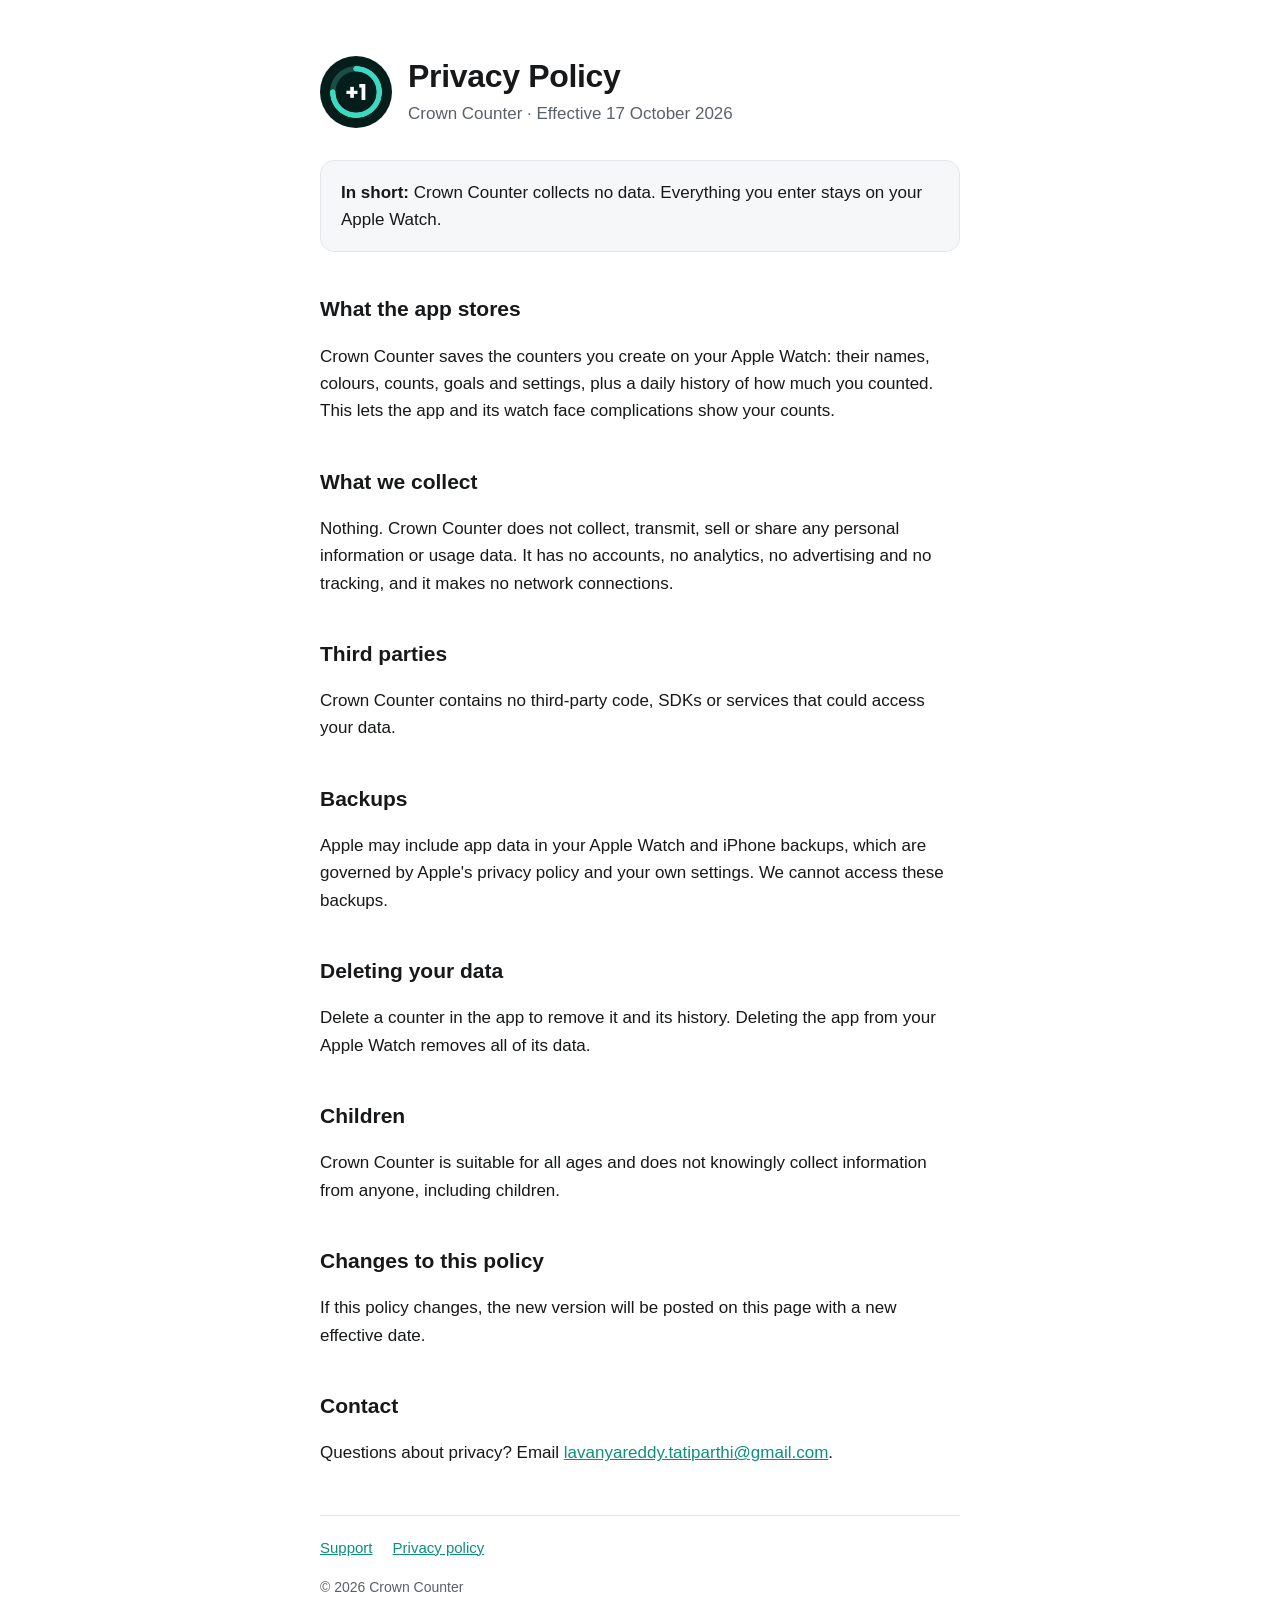
==== privacy.html @ d1ad1c0d "Add files via upload" ====
<!doctype html>
<html lang="en">
<head>
<meta charset="utf-8">
<meta name="viewport" content="width=device-width, initial-scale=1">
<title>Crown Counter — Privacy Policy</title>
<meta name="description" content="Crown Counter collects no data. Everything stays on your Apple Watch.">
<link rel="stylesheet" href="style.css">
<link rel="icon" href="icon.png">
</head>
<body>
<main>
  <header>
    <img src="icon.png" alt="">
    <div>
      <h1>Privacy Policy</h1>
      <p class="tagline">Crown Counter · Effective 17 October 2026</p>
    </div>
  </header>

  <div class="card">
    <p><strong>In short:</strong> Crown Counter collects no data. Everything you enter stays on your Apple Watch.</p>
  </div>

  <h2>What the app stores</h2>
  <p>Crown Counter saves the counters you create on your Apple Watch: their names, colours, counts, goals and settings, plus a daily history of how much you counted. This lets the app and its watch face complications show your counts.</p>

  <h2>What we collect</h2>
  <p>Nothing. Crown Counter does not collect, transmit, sell or share any personal information or usage data. It has no accounts, no analytics, no advertising and no tracking, and it makes no network connections.</p>

  <h2>Third parties</h2>
  <p>Crown Counter contains no third-party code, SDKs or services that could access your data.</p>

  <h2>Backups</h2>
  <p>Apple may include app data in your Apple Watch and iPhone backups, which are governed by Apple's privacy policy and your own settings. We cannot access these backups.</p>

  <h2>Deleting your data</h2>
  <p>Delete a counter in the app to remove it and its history. Deleting the app from your Apple Watch removes all of its data.</p>

  <h2>Children</h2>
  <p>Crown Counter is suitable for all ages and does not knowingly collect information from anyone, including children.</p>

  <h2>Changes to this policy</h2>
  <p>If this policy changes, the new version will be posted on this page with a new effective date.</p>

  <h2>Contact</h2>
  <p>Questions about privacy? Email <a href="mailto:lavanyareddy.tatiparthi@gmail.com?subject=Crown%20Counter%20privacy">lavanyareddy.tatiparthi@gmail.com</a>.</p>

  <nav>
    <a href="index.html">Support</a>
    <a href="privacy.html">Privacy policy</a>
  </nav>
  <footer>© 2026 Crown Counter</footer>
</main>
</body>
</html>
---- style.css ----
:root {
  --bg: #ffffff;
  --text: #16181a;
  --muted: #5b6168;
  --line: #e4e7ea;
  --card: #f5f7f8;
  --accent: #0d8f7c;
  color-scheme: light dark;
}
@media (prefers-color-scheme: dark) {
  :root {
    --bg: #0b0d0e;
    --text: #f2f4f5;
    --muted: #a1a7ad;
    --line: #23282c;
    --card: #15191b;
    --accent: #3dd9c1;
  }
}
* { box-sizing: border-box; }
body {
  margin: 0;
  background: var(--bg);
  color: var(--text);
  font: 17px/1.6 -apple-system, BlinkMacSystemFont, "SF Pro Text", "Helvetica Neue", Helvetica, Arial, sans-serif;
  -webkit-text-size-adjust: 100%;
}
main { max-width: 680px; margin: 0 auto; padding: 56px 20px 72px; }
header { display: flex; align-items: center; gap: 16px; margin-bottom: 32px; }
header img { width: 72px; height: 72px; border-radius: 50%; }
h1 { font-size: 32px; line-height: 1.2; margin: 0; letter-spacing: -0.01em; }
.tagline { margin: 4px 0 0; color: var(--muted); }
h2 { font-size: 21px; margin: 40px 0 8px; }
h3 { font-size: 17px; margin: 24px 0 4px; }
p, li { color: var(--text); }
.muted { color: var(--muted); }
a { color: var(--accent); }
ul { padding-left: 22px; }
.card { background: var(--card); border: 1px solid var(--line); border-radius: 14px; padding: 18px 20px; margin: 24px 0; }
.card p { margin: 0; }
nav { display: flex; gap: 20px; margin-top: 48px; padding-top: 20px; border-top: 1px solid var(--line); font-size: 15px; }
footer { margin-top: 16px; font-size: 14px; color: var(--muted); }
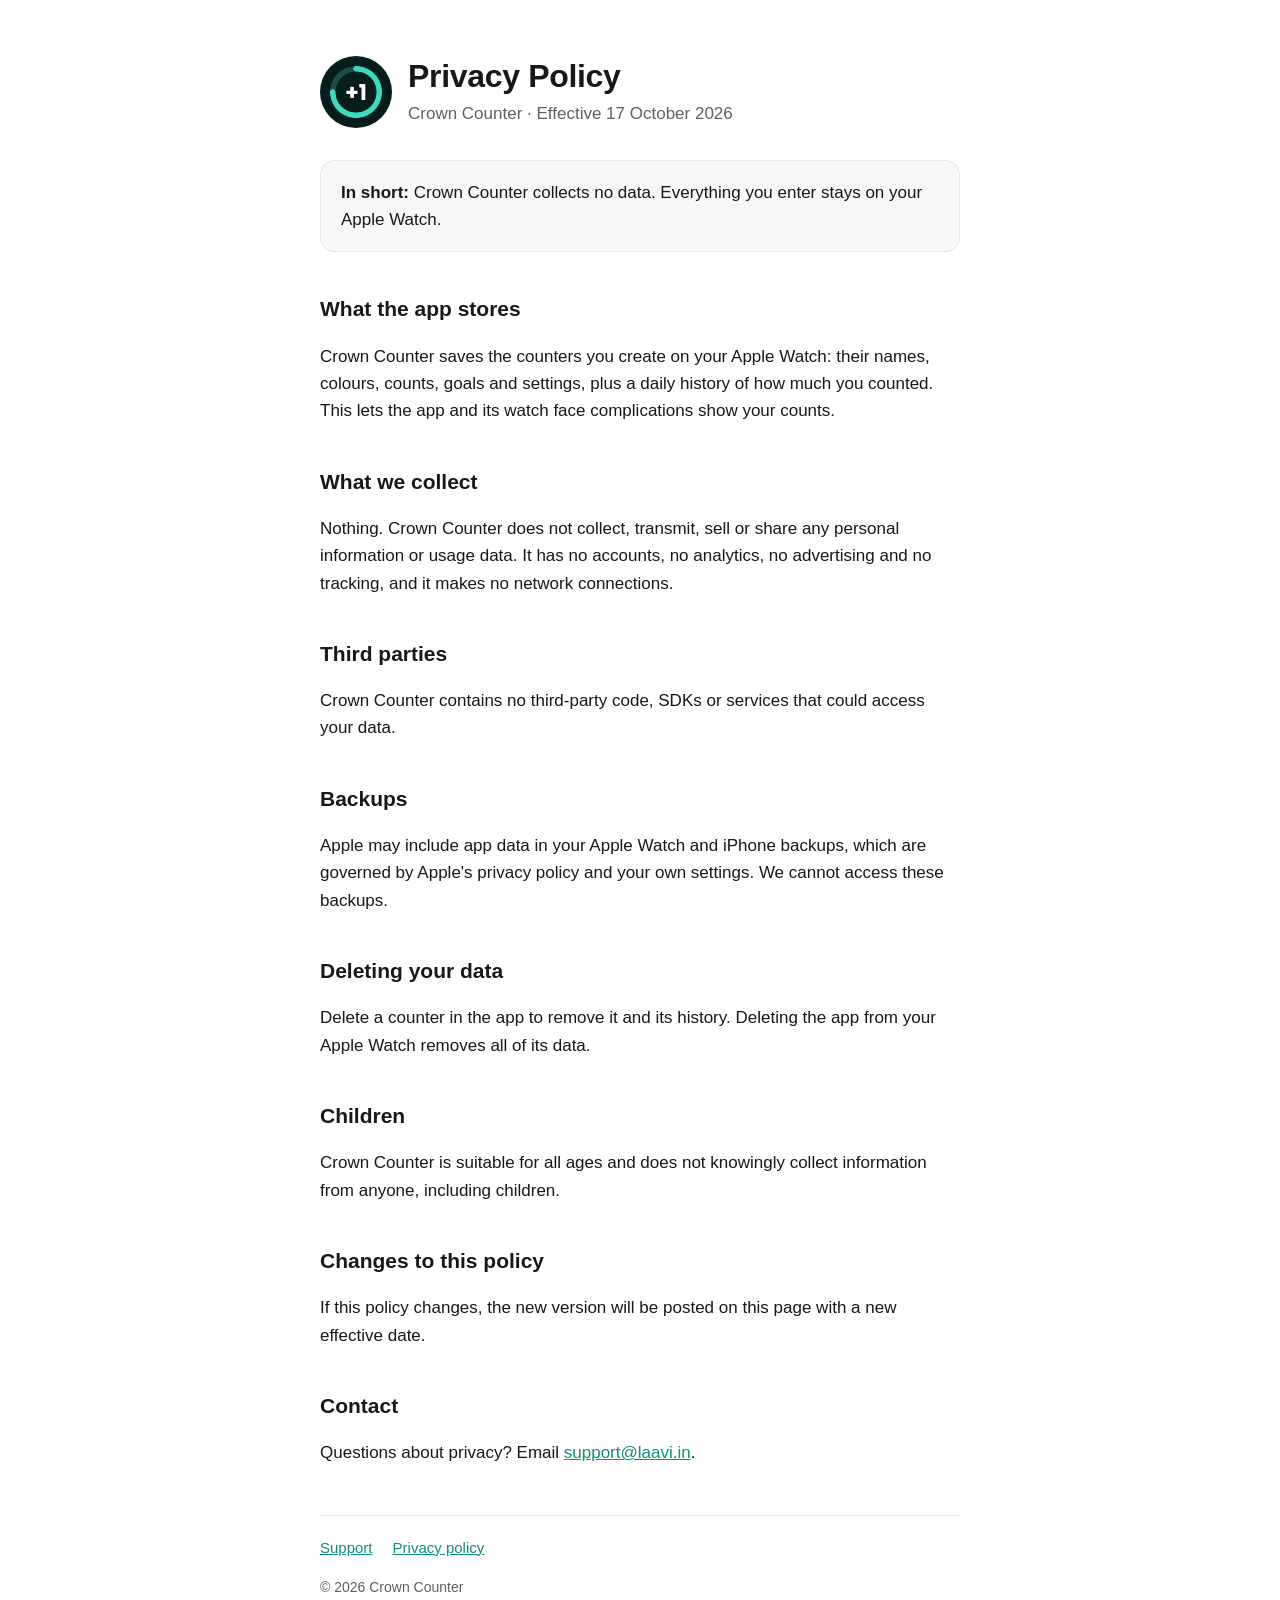
==== commit a6c9be1e: "Use support@laavi.in as the support email Co-Authored-By: Claude Opus 5.5 <noreply@anthropic.com>" ====
--- a/privacy.html
+++ b/privacy.html
@@ -44,7 +44,7 @@
   <p>If this policy changes, the new version will be posted on this page with a new effective date.</p>
 
   <h2>Contact</h2>
-  <p>Questions about privacy? Email <a href="mailto:lavanyareddy.tatiparthi@gmail.com?subject=Crown%20Counter%20privacy">lavanyareddy.tatiparthi@gmail.com</a>.</p>
+  <p>Questions about privacy? Email <a href="mailto:support@laavi.in?subject=Crown%20Counter%20privacy">support@laavi.in</a>.</p>
 
   <nav>
     <a href="index.html">Support</a>
